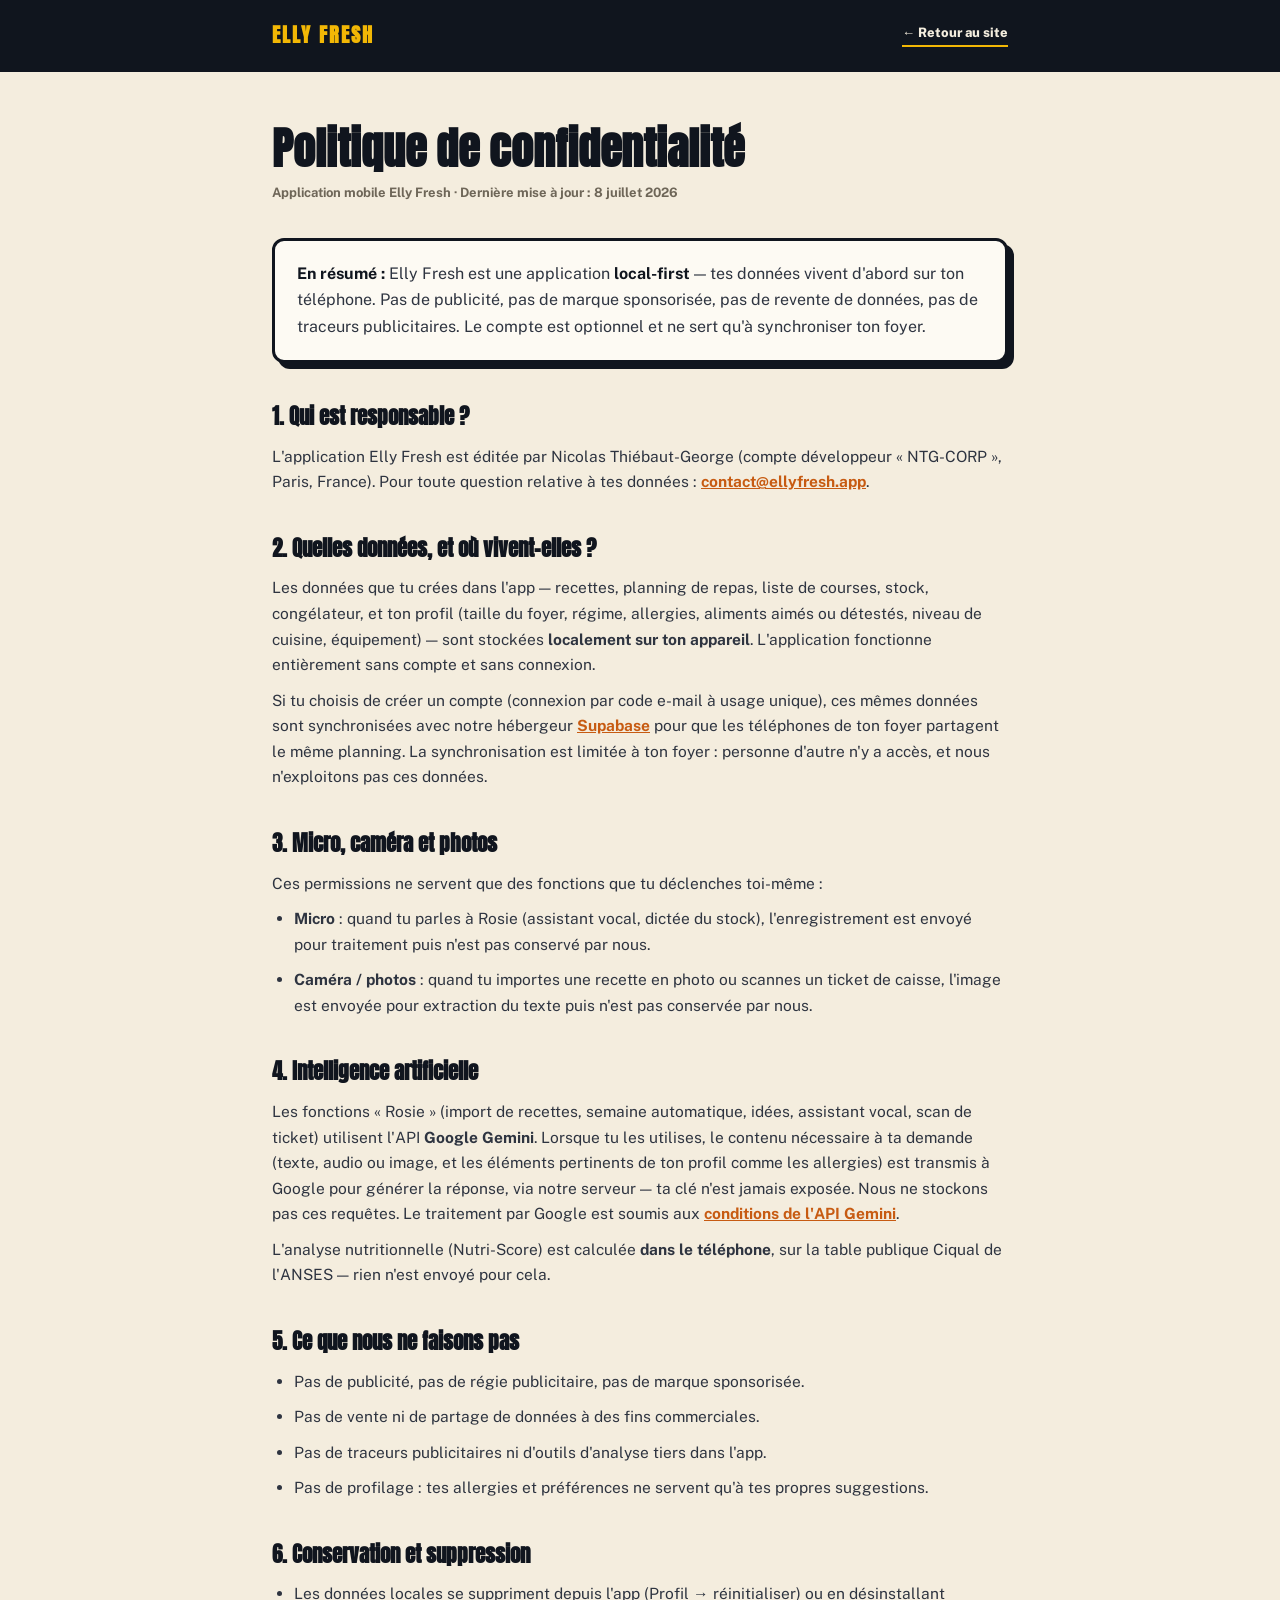
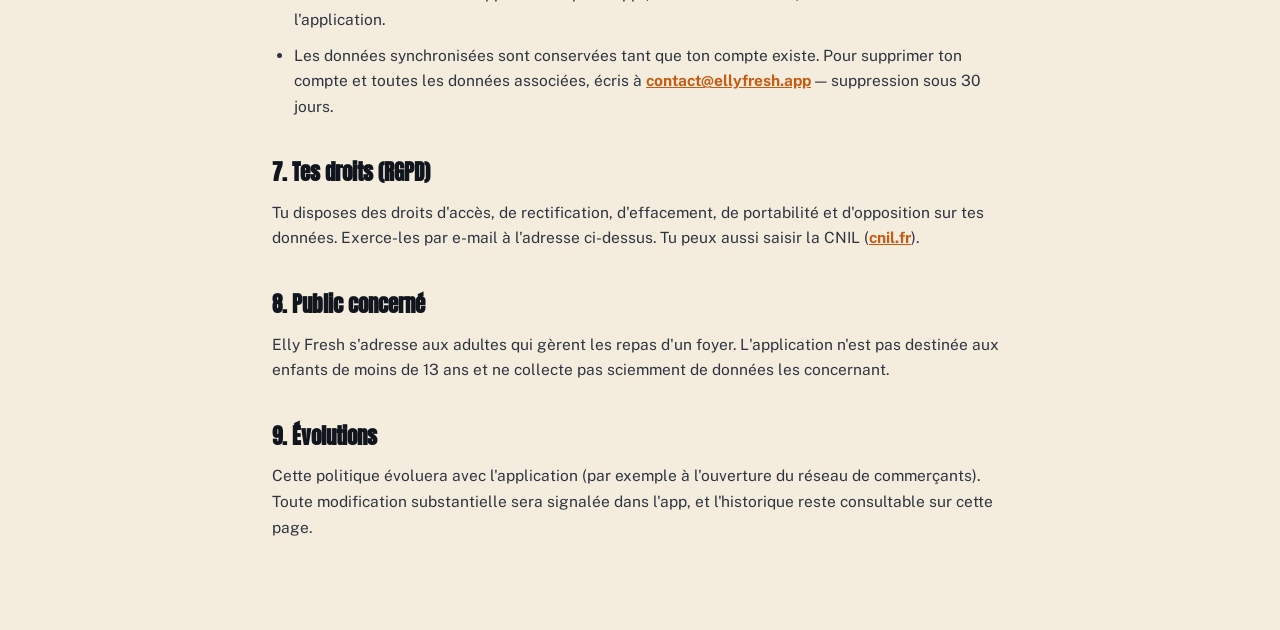
==== confidentialite.html @ a89ec819 "Add privacy policy page + footer link Co-authored-by: Cursor <cursoragent@cursor.com>" ====
<!DOCTYPE html>
<html lang="fr">
<head>
<meta charset="UTF-8" />
<meta name="viewport" content="width=device-width, initial-scale=1" />
<title>Politique de confidentialité — Elly Fresh</title>
<meta name="description" content="Politique de confidentialité de l'application Elly Fresh : local-first, sans publicité, sans vente de données." />
<link rel="preconnect" href="https://fonts.googleapis.com" />
<link rel="preconnect" href="https://fonts.gstatic.com" crossorigin />
<link href="https://fonts.googleapis.com/css2?family=Anton&family=Public+Sans:wght@400;600;700;800&display=swap" rel="stylesheet" />
<style>
  :root {
    --navy: #1B2A4A; --navy-deep: #10151E; --cream: #F4EDDE; --card: #FDFAF3;
    --ink: #10151E; --yellow: #F2B705; --rust: #C75B12; --khaki: #5B6836;
    --slate: #2E3440; --taupe: #6E6658;
  }
  * { margin: 0; padding: 0; box-sizing: border-box; }
  body { background: var(--cream); color: var(--slate); font-family: 'Public Sans', sans-serif; line-height: 1.65; }
  header {
    background: var(--navy-deep); border-bottom: 3px solid var(--ink);
    padding: 18px 0;
  }
  header .wrap { display: flex; align-items: center; justify-content: space-between; }
  .wrap { max-width: 780px; margin: 0 auto; padding: 0 22px; }
  .brand { font-family: 'Anton', sans-serif; color: var(--yellow); font-size: 20px; letter-spacing: 2px; text-decoration: none; }
  header a.back { color: var(--cream); font-size: 13px; font-weight: 800; text-decoration: none; border-bottom: 2px solid var(--yellow); padding-bottom: 2px; }
  main { padding: 52px 0 80px; }
  h1 { font-family: 'Anton', sans-serif; font-size: clamp(30px, 5vw, 44px); color: var(--ink); line-height: 1.1; margin-bottom: 10px; }
  .updated { font-size: 13px; font-weight: 700; color: var(--taupe); margin-bottom: 34px; }
  h2 { font-family: 'Anton', sans-serif; font-size: 21px; color: var(--ink); margin: 36px 0 10px; }
  p, li { font-size: 15.5px; margin-bottom: 10px; }
  ul { padding-left: 22px; margin-bottom: 12px; }
  a { color: var(--rust); font-weight: 700; }
  .tldr {
    background: var(--card); border: 3px solid var(--ink); border-radius: 12px;
    box-shadow: 6px 6px 0 0 var(--ink);
    padding: 20px 22px; margin-bottom: 36px;
  }
  .tldr b { color: var(--ink); }
</style>
</head>
<body>
<header>
  <div class="wrap">
    <a class="brand" href="./">ELLY FRESH</a>
    <a class="back" href="./">← Retour au site</a>
  </div>
</header>
<main>
  <div class="wrap">
    <h1>Politique de confidentialité</h1>
    <p class="updated">Application mobile Elly Fresh · Dernière mise à jour : 8 juillet 2026</p>

    <div class="tldr">
      <b>En résumé :</b> Elly Fresh est une application <b>local-first</b> — tes
      données vivent d'abord sur ton téléphone. Pas de publicité, pas de marque
      sponsorisée, pas de revente de données, pas de traceurs publicitaires.
      Le compte est optionnel et ne sert qu'à synchroniser ton foyer.
    </div>

    <h2>1. Qui est responsable ?</h2>
    <p>
      L'application Elly Fresh est éditée par Nicolas Thiébaut-George (compte
      développeur « NTG-CORP », Paris, France). Pour toute question relative à
      tes données : <a href="mailto:contact@ellyfresh.app">contact@ellyfresh.app</a>.
    </p>

    <h2>2. Quelles données, et où vivent-elles ?</h2>
    <p>
      Les données que tu crées dans l'app — recettes, planning de repas, liste
      de courses, stock, congélateur, et ton profil (taille du foyer, régime,
      allergies, aliments aimés ou détestés, niveau de cuisine, équipement) —
      sont stockées <b>localement sur ton appareil</b>. L'application
      fonctionne entièrement sans compte et sans connexion.
    </p>
    <p>
      Si tu choisis de créer un compte (connexion par code e-mail à usage
      unique), ces mêmes données sont synchronisées avec notre hébergeur
      <a href="https://supabase.com" target="_blank" rel="noopener">Supabase</a>
      pour que les téléphones de ton foyer partagent le même planning. La
      synchronisation est limitée à ton foyer : personne d'autre n'y a accès,
      et nous n'exploitons pas ces données.
    </p>

    <h2>3. Micro, caméra et photos</h2>
    <p>Ces permissions ne servent que des fonctions que tu déclenches toi-même :</p>
    <ul>
      <li><b>Micro</b> : quand tu parles à Rosie (assistant vocal, dictée du
        stock), l'enregistrement est envoyé pour traitement puis n'est pas
        conservé par nous.</li>
      <li><b>Caméra / photos</b> : quand tu importes une recette en photo ou
        scannes un ticket de caisse, l'image est envoyée pour extraction du
        texte puis n'est pas conservée par nous.</li>
    </ul>

    <h2>4. Intelligence artificielle</h2>
    <p>
      Les fonctions « Rosie » (import de recettes, semaine automatique, idées,
      assistant vocal, scan de ticket) utilisent l'API <b>Google Gemini</b>.
      Lorsque tu les utilises, le contenu nécessaire à ta demande (texte,
      audio ou image, et les éléments pertinents de ton profil comme les
      allergies) est transmis à Google pour générer la réponse, via notre
      serveur — ta clé n'est jamais exposée. Nous ne stockons pas ces requêtes.
      Le traitement par Google est soumis aux
      <a href="https://ai.google.dev/gemini-api/terms" target="_blank" rel="noopener">conditions de l'API Gemini</a>.
    </p>
    <p>
      L'analyse nutritionnelle (Nutri-Score) est calculée <b>dans le
      téléphone</b>, sur la table publique Ciqual de l'ANSES — rien n'est
      envoyé pour cela.
    </p>

    <h2>5. Ce que nous ne faisons pas</h2>
    <ul>
      <li>Pas de publicité, pas de régie publicitaire, pas de marque sponsorisée.</li>
      <li>Pas de vente ni de partage de données à des fins commerciales.</li>
      <li>Pas de traceurs publicitaires ni d'outils d'analyse tiers dans l'app.</li>
      <li>Pas de profilage : tes allergies et préférences ne servent qu'à tes propres suggestions.</li>
    </ul>

    <h2>6. Conservation et suppression</h2>
    <ul>
      <li>Les données locales se suppriment depuis l'app (Profil → réinitialiser)
        ou en désinstallant l'application.</li>
      <li>Les données synchronisées sont conservées tant que ton compte existe.
        Pour supprimer ton compte et toutes les données associées, écris à
        <a href="mailto:contact@ellyfresh.app">contact@ellyfresh.app</a> —
        suppression sous 30 jours.</li>
    </ul>

    <h2>7. Tes droits (RGPD)</h2>
    <p>
      Tu disposes des droits d'accès, de rectification, d'effacement, de
      portabilité et d'opposition sur tes données. Exerce-les par e-mail à
      l'adresse ci-dessus. Tu peux aussi saisir la CNIL
      (<a href="https://www.cnil.fr" target="_blank" rel="noopener">cnil.fr</a>).
    </p>

    <h2>8. Public concerné</h2>
    <p>
      Elly Fresh s'adresse aux adultes qui gèrent les repas d'un foyer.
      L'application n'est pas destinée aux enfants de moins de 13 ans et ne
      collecte pas sciemment de données les concernant.
    </p>

    <h2>9. Évolutions</h2>
    <p>
      Cette politique évoluera avec l'application (par exemple à l'ouverture
      du réseau de commerçants). Toute modification substantielle sera
      signalée dans l'app, et l'historique reste consultable sur cette page.
    </p>
  </div>
</main>
</body>
</html>
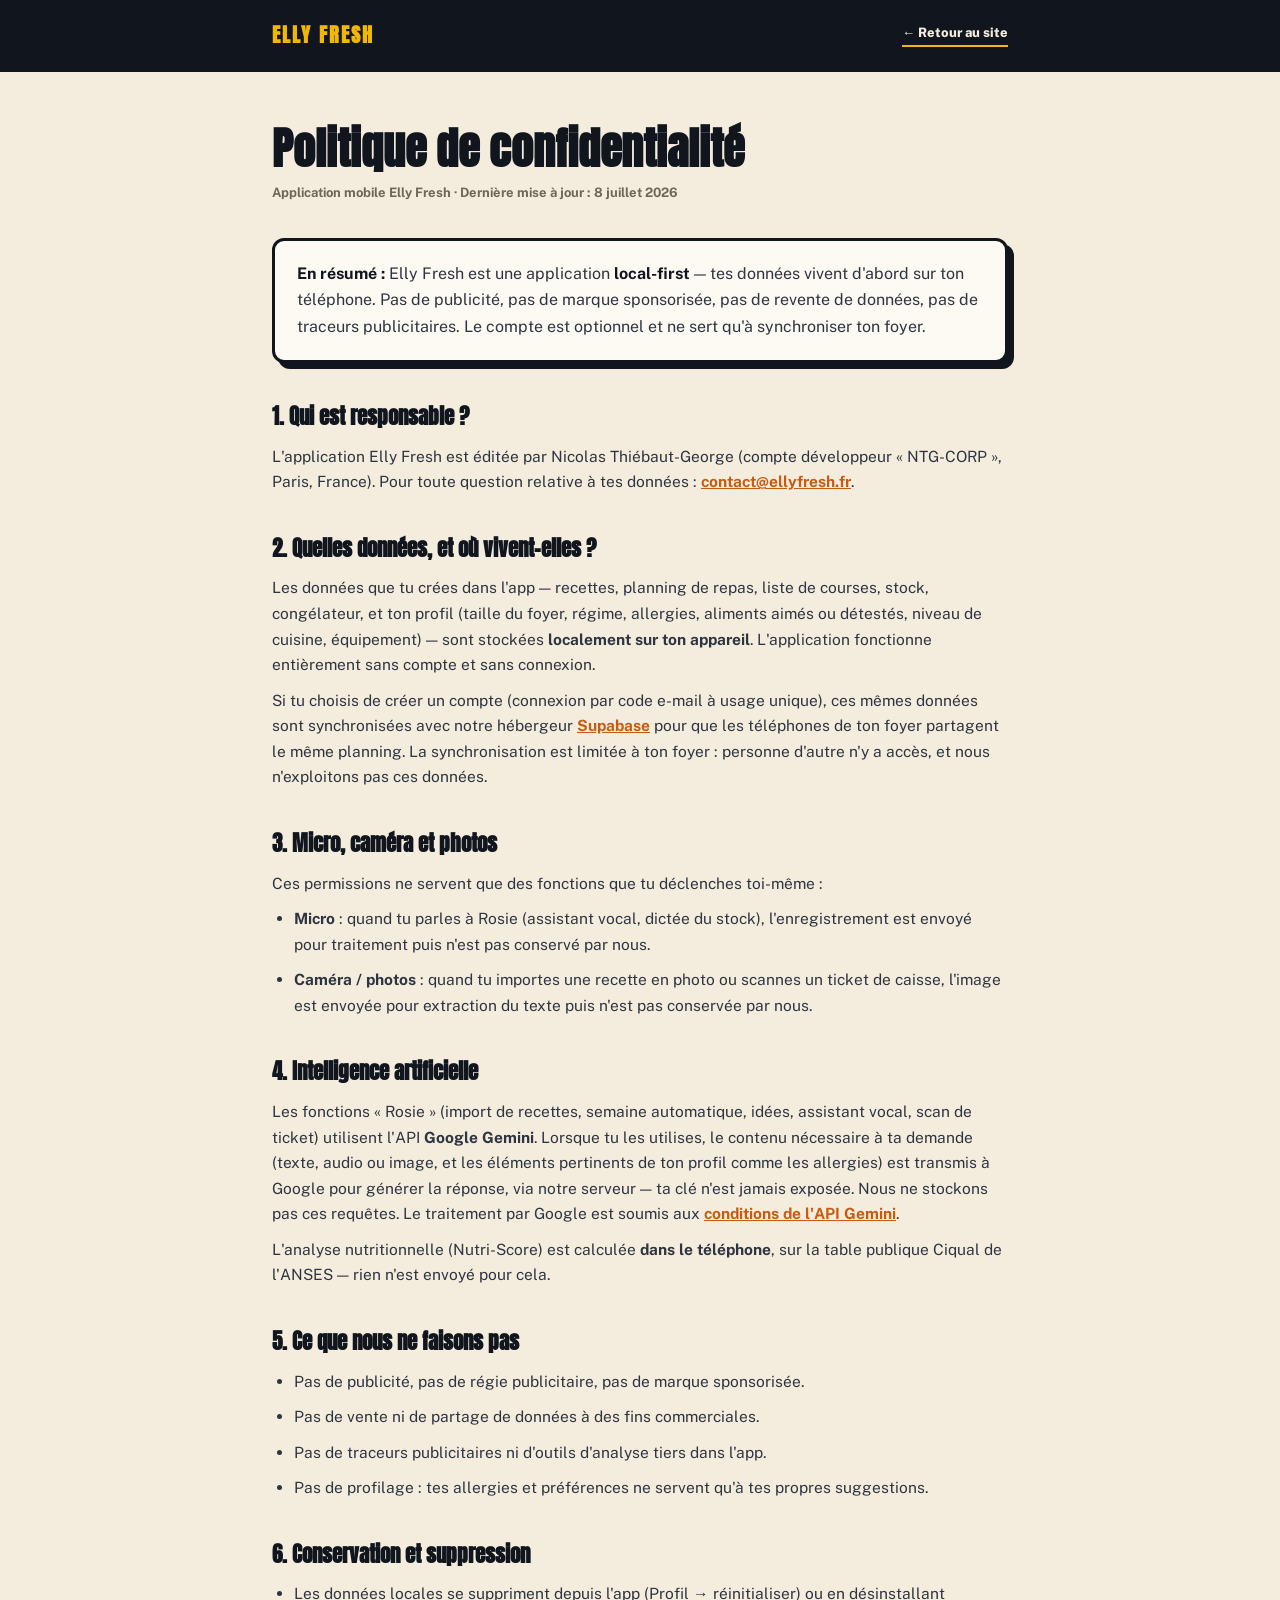
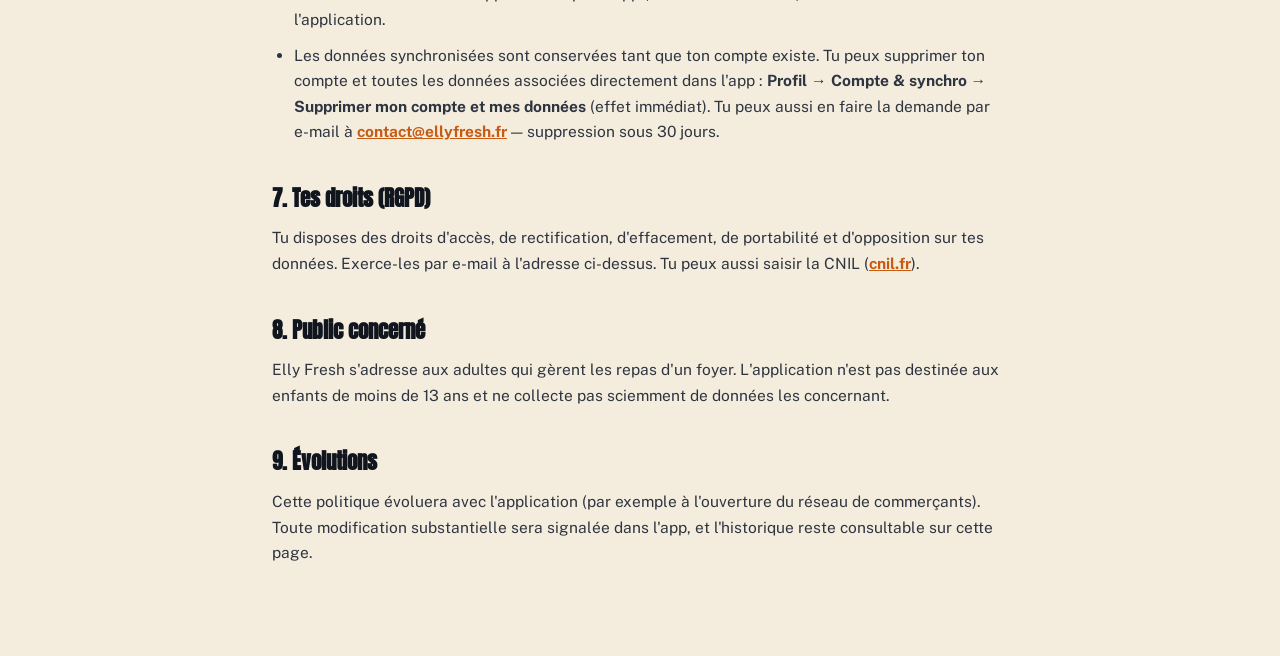
==== commit 8bf67d96: "Fix contact address and keep the site out of search engines The published privacy policy pointed to " ====
--- a/confidentialite.html
+++ b/confidentialite.html
@@ -5,6 +5,10 @@
 <meta name="viewport" content="width=device-width, initial-scale=1" />
 <title>Politique de confidentialité — Elly Fresh</title>
 <meta name="description" content="Politique de confidentialité de l'application Elly Fresh : local-first, sans publicité, sans vente de données." />
+<!-- `noindex` mais surtout PAS de dépublication : Google Play exige une URL
+     publiquement accessible, et le RGPD que l'information soit consultable sans
+     condition. Désindexer n'empêche ni l'un ni l'autre. -->
+<meta name="robots" content="noindex" />
 <link rel="preconnect" href="https://fonts.googleapis.com" />
 <link rel="preconnect" href="https://fonts.gstatic.com" crossorigin />
 <link href="https://fonts.googleapis.com/css2?family=Anton&family=Public+Sans:wght@400;600;700;800&display=swap" rel="stylesheet" />
@@ -62,7 +66,7 @@
     <p>
       L'application Elly Fresh est éditée par Nicolas Thiébaut-George (compte
       développeur « NTG-CORP », Paris, France). Pour toute question relative à
-      tes données : <a href="mailto:contact@ellyfresh.app">contact@ellyfresh.app</a>.
+      tes données : <a href="mailto:contact@ellyfresh.fr">contact@ellyfresh.fr</a>.
     </p>
 
     <h2>2. Quelles données, et où vivent-elles ?</h2>
@@ -123,8 +127,11 @@
       <li>Les données locales se suppriment depuis l'app (Profil → réinitialiser)
         ou en désinstallant l'application.</li>
       <li>Les données synchronisées sont conservées tant que ton compte existe.
-        Pour supprimer ton compte et toutes les données associées, écris à
-        <a href="mailto:contact@ellyfresh.app">contact@ellyfresh.app</a> —
+        Tu peux supprimer ton compte et toutes les données associées
+        directement dans l'app : <b>Profil → Compte &amp; synchro →
+        Supprimer mon compte et mes données</b> (effet immédiat). Tu peux
+        aussi en faire la demande par e-mail à
+        <a href="mailto:contact@ellyfresh.fr">contact@ellyfresh.fr</a> —
         suppression sous 30 jours.</li>
     </ul>
 
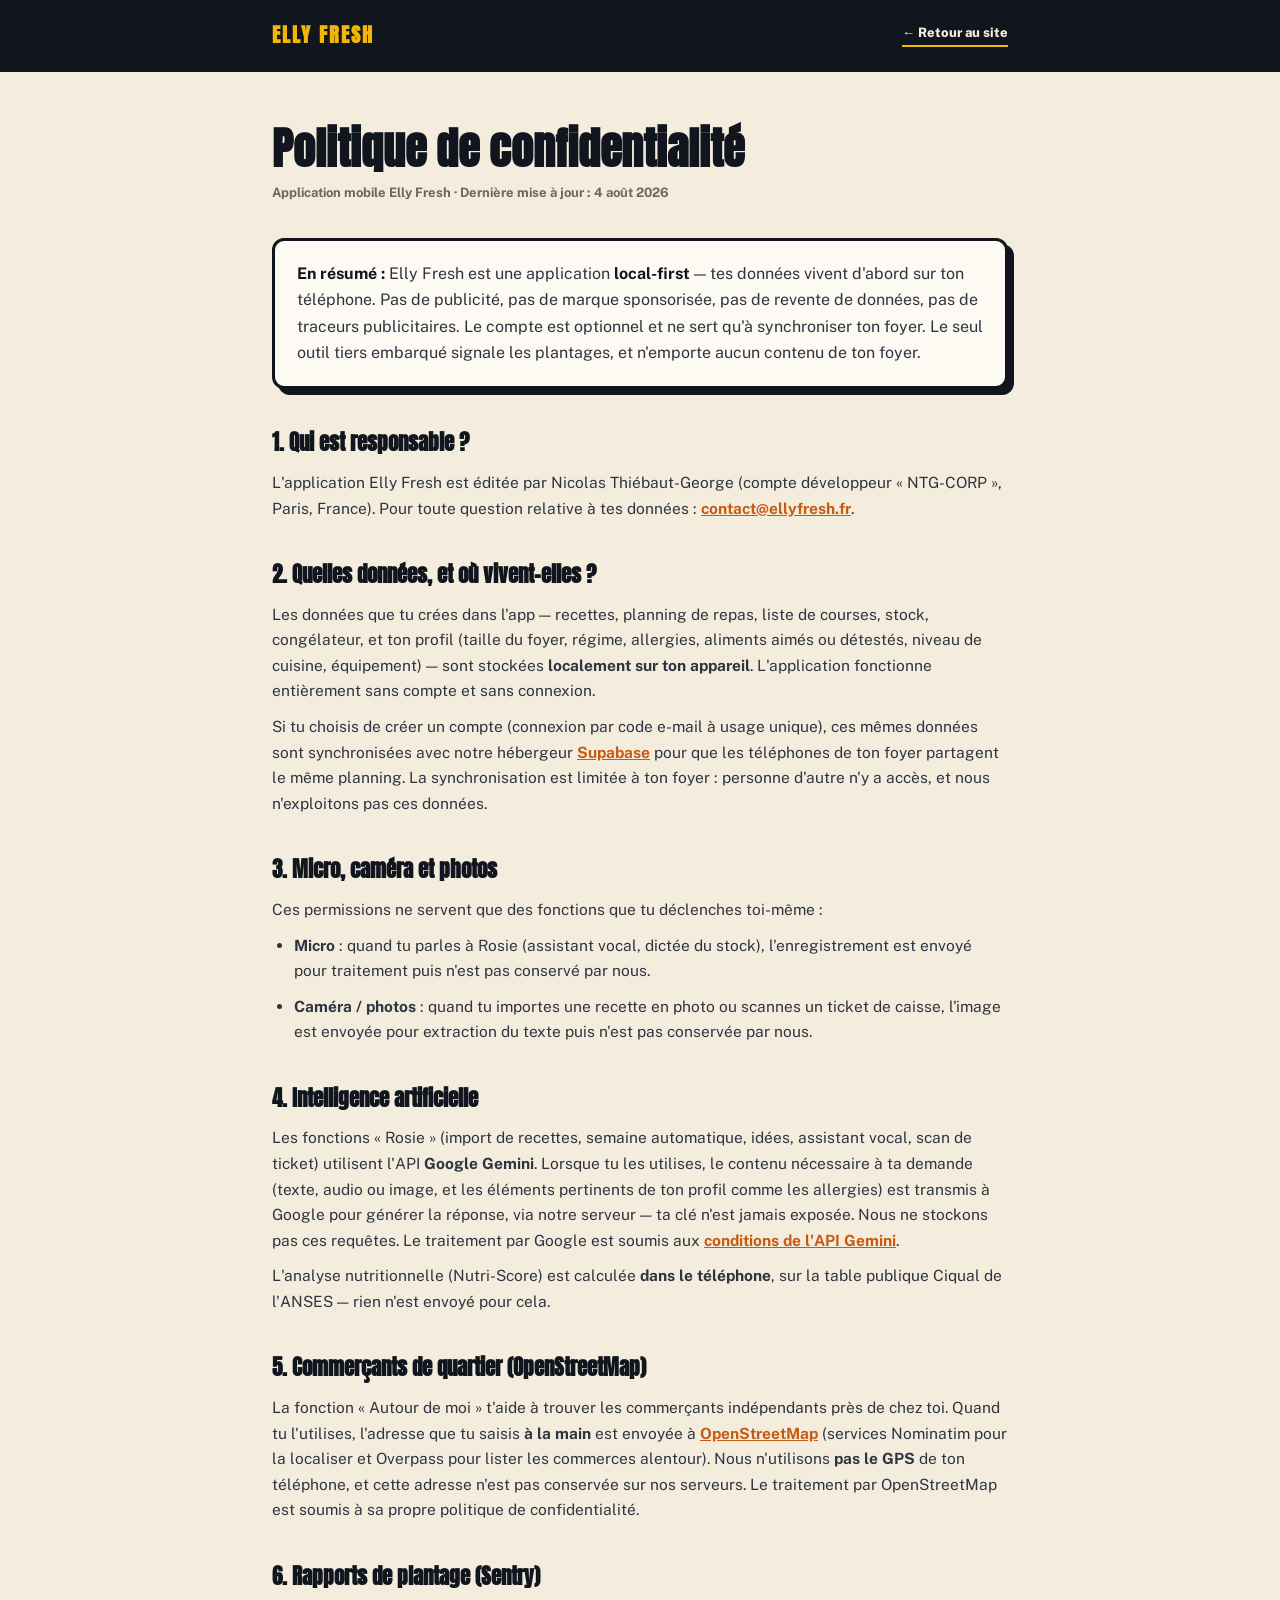
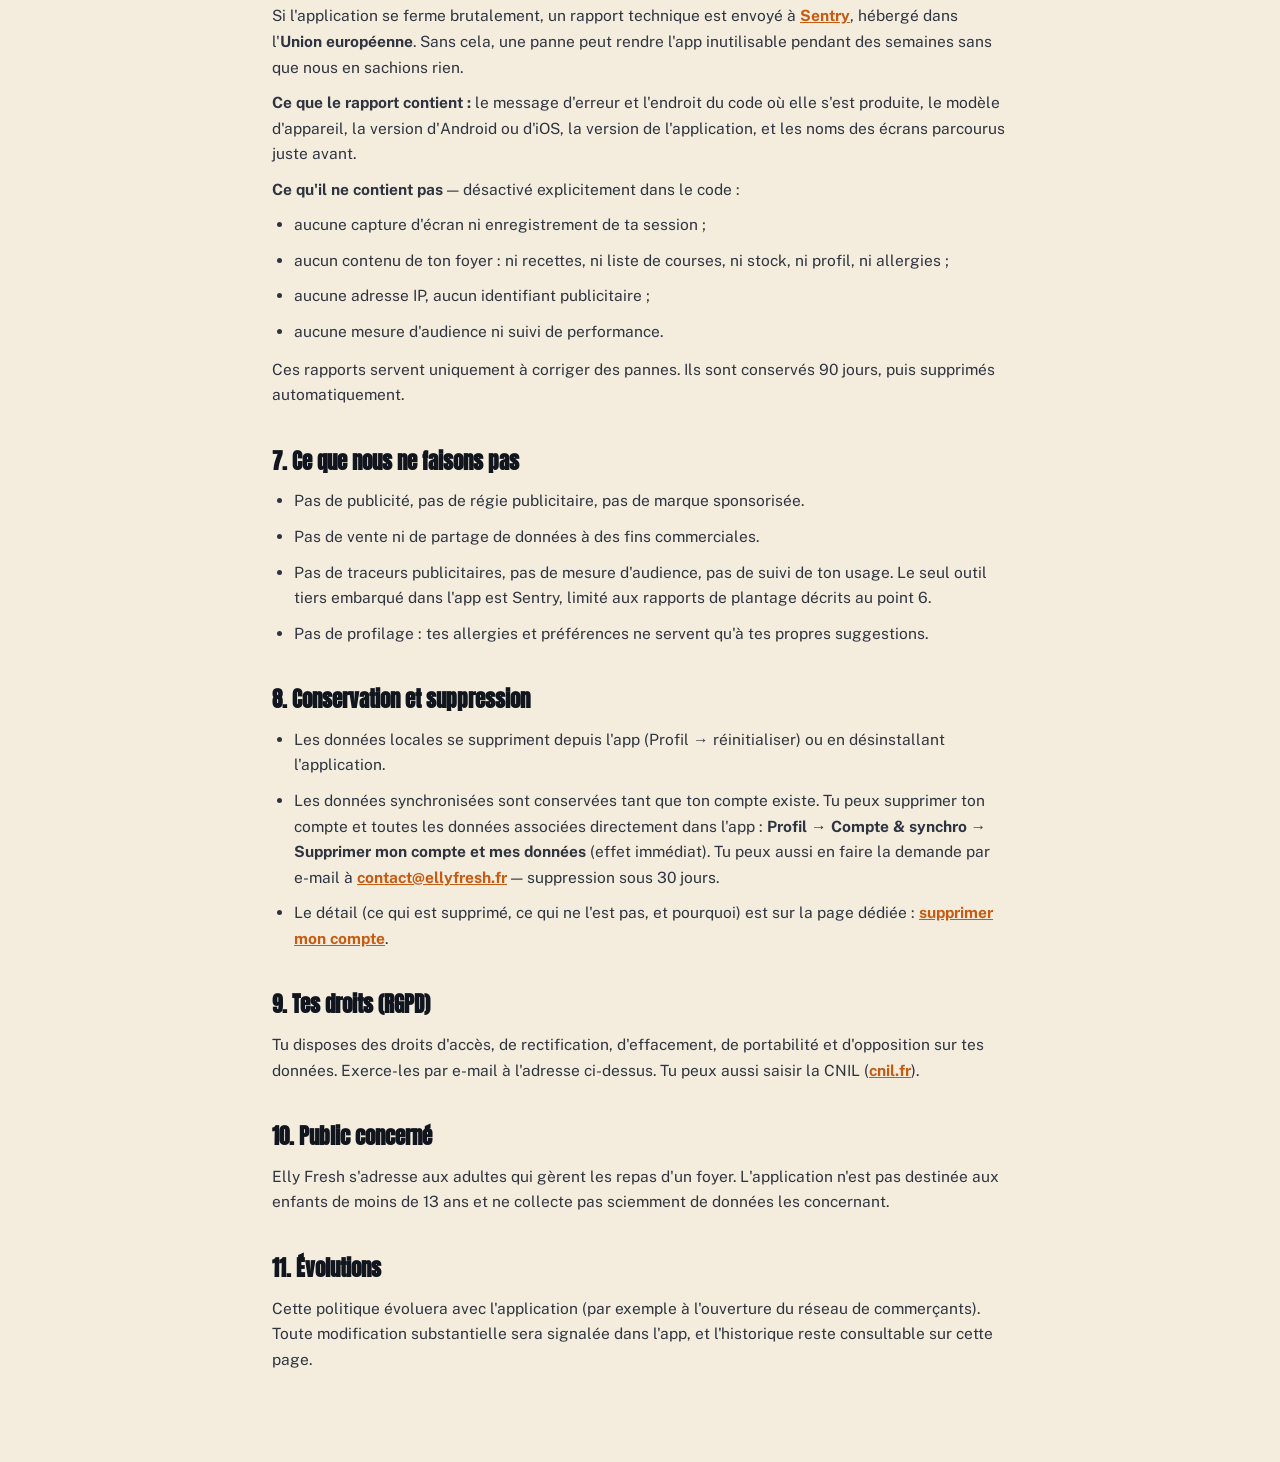
==== commit 4808e1d4: "add account deletion page and publish the up-to-date privacy policy (Sentry, OpenStreetMap)" ====
--- a/confidentialite.html
+++ b/confidentialite.html
@@ -53,13 +53,15 @@
 <main>
   <div class="wrap">
     <h1>Politique de confidentialité</h1>
-    <p class="updated">Application mobile Elly Fresh · Dernière mise à jour : 8 juillet 2026</p>
+    <p class="updated">Application mobile Elly Fresh · Dernière mise à jour : 4 août 2026</p>
 
     <div class="tldr">
       <b>En résumé :</b> Elly Fresh est une application <b>local-first</b> — tes
       données vivent d'abord sur ton téléphone. Pas de publicité, pas de marque
       sponsorisée, pas de revente de données, pas de traceurs publicitaires.
-      Le compte est optionnel et ne sert qu'à synchroniser ton foyer.
+      Le compte est optionnel et ne sert qu'à synchroniser ton foyer. Le seul
+      outil tiers embarqué signale les plantages, et n'emporte aucun contenu de
+      ton foyer.
     </div>
 
     <h2>1. Qui est responsable ?</h2>
@@ -114,15 +116,53 @@
       envoyé pour cela.
     </p>
 
-    <h2>5. Ce que nous ne faisons pas</h2>
+    <h2>5. Commerçants de quartier (OpenStreetMap)</h2>
+    <p>
+      La fonction « Autour de moi » t'aide à trouver les commerçants
+      indépendants près de chez toi. Quand tu l'utilises, l'adresse que tu
+      saisis <b>à la main</b> est envoyée à
+      <a href="https://www.openstreetmap.org/copyright" target="_blank" rel="noopener">OpenStreetMap</a>
+      (services Nominatim pour la localiser et Overpass pour lister les commerces
+      alentour). Nous n'utilisons <b>pas le GPS</b> de ton téléphone, et cette
+      adresse n'est pas conservée sur nos serveurs. Le traitement par
+      OpenStreetMap est soumis à sa propre politique de confidentialité.
+    </p>
+
+    <h2>6. Rapports de plantage (Sentry)</h2>
+    <p>
+      Si l'application se ferme brutalement, un rapport technique est envoyé à
+      <a href="https://sentry.io/privacy/" target="_blank" rel="noopener">Sentry</a>,
+      hébergé dans l'<b>Union européenne</b>. Sans cela, une panne peut rendre
+      l'app inutilisable pendant des semaines sans que nous en sachions rien.
+    </p>
+    <p><b>Ce que le rapport contient :</b> le message d'erreur et l'endroit du
+      code où elle s'est produite, le modèle d'appareil, la version d'Android ou
+      d'iOS, la version de l'application, et les noms des écrans parcourus juste
+      avant.</p>
+    <p><b>Ce qu'il ne contient pas</b> — désactivé explicitement dans le code :</p>
+    <ul>
+      <li>aucune capture d'écran ni enregistrement de ta session ;</li>
+      <li>aucun contenu de ton foyer : ni recettes, ni liste de courses, ni
+        stock, ni profil, ni allergies ;</li>
+      <li>aucune adresse IP, aucun identifiant publicitaire ;</li>
+      <li>aucune mesure d'audience ni suivi de performance.</li>
+    </ul>
+    <p>
+      Ces rapports servent uniquement à corriger des pannes. Ils sont conservés
+      90 jours, puis supprimés automatiquement.
+    </p>
+
+    <h2>7. Ce que nous ne faisons pas</h2>
     <ul>
       <li>Pas de publicité, pas de régie publicitaire, pas de marque sponsorisée.</li>
       <li>Pas de vente ni de partage de données à des fins commerciales.</li>
-      <li>Pas de traceurs publicitaires ni d'outils d'analyse tiers dans l'app.</li>
+      <li>Pas de traceurs publicitaires, pas de mesure d'audience, pas de suivi
+        de ton usage. Le seul outil tiers embarqué dans l'app est Sentry, limité
+        aux rapports de plantage décrits au point 6.</li>
       <li>Pas de profilage : tes allergies et préférences ne servent qu'à tes propres suggestions.</li>
     </ul>
 
-    <h2>6. Conservation et suppression</h2>
+    <h2>8. Conservation et suppression</h2>
     <ul>
       <li>Les données locales se suppriment depuis l'app (Profil → réinitialiser)
         ou en désinstallant l'application.</li>
@@ -133,9 +173,12 @@
         aussi en faire la demande par e-mail à
         <a href="mailto:contact@ellyfresh.fr">contact@ellyfresh.fr</a> —
         suppression sous 30 jours.</li>
-    </ul>
-
-    <h2>7. Tes droits (RGPD)</h2>
+      <li>Le détail (ce qui est supprimé, ce qui ne l'est pas, et pourquoi) est
+        sur la page dédiée :
+        <a href="suppression-compte.html">supprimer mon compte</a>.</li>
+    </ul>
+
+    <h2>9. Tes droits (RGPD)</h2>
     <p>
       Tu disposes des droits d'accès, de rectification, d'effacement, de
       portabilité et d'opposition sur tes données. Exerce-les par e-mail à
@@ -143,14 +186,14 @@
       (<a href="https://www.cnil.fr" target="_blank" rel="noopener">cnil.fr</a>).
     </p>
 
-    <h2>8. Public concerné</h2>
+    <h2>10. Public concerné</h2>
     <p>
       Elly Fresh s'adresse aux adultes qui gèrent les repas d'un foyer.
       L'application n'est pas destinée aux enfants de moins de 13 ans et ne
       collecte pas sciemment de données les concernant.
     </p>
 
-    <h2>9. Évolutions</h2>
+    <h2>11. Évolutions</h2>
     <p>
       Cette politique évoluera avec l'application (par exemple à l'ouverture
       du réseau de commerçants). Toute modification substantielle sera
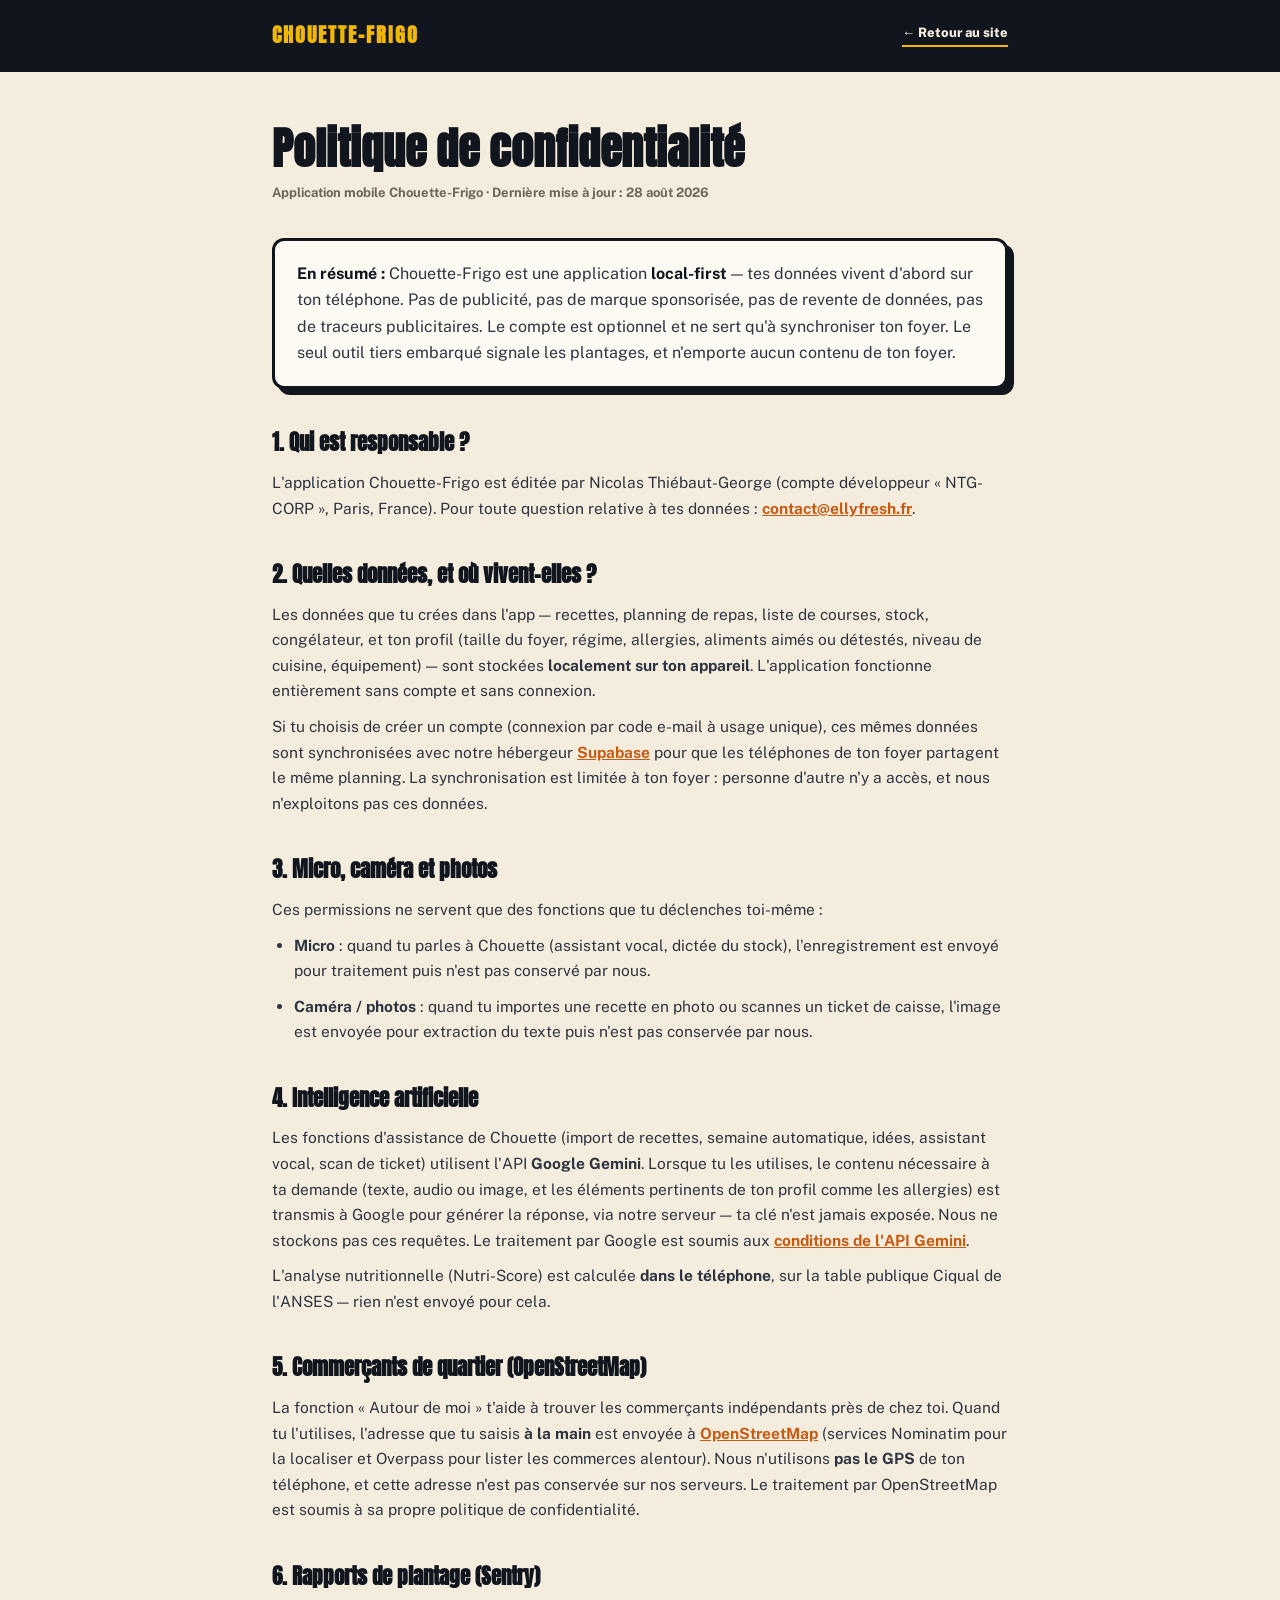
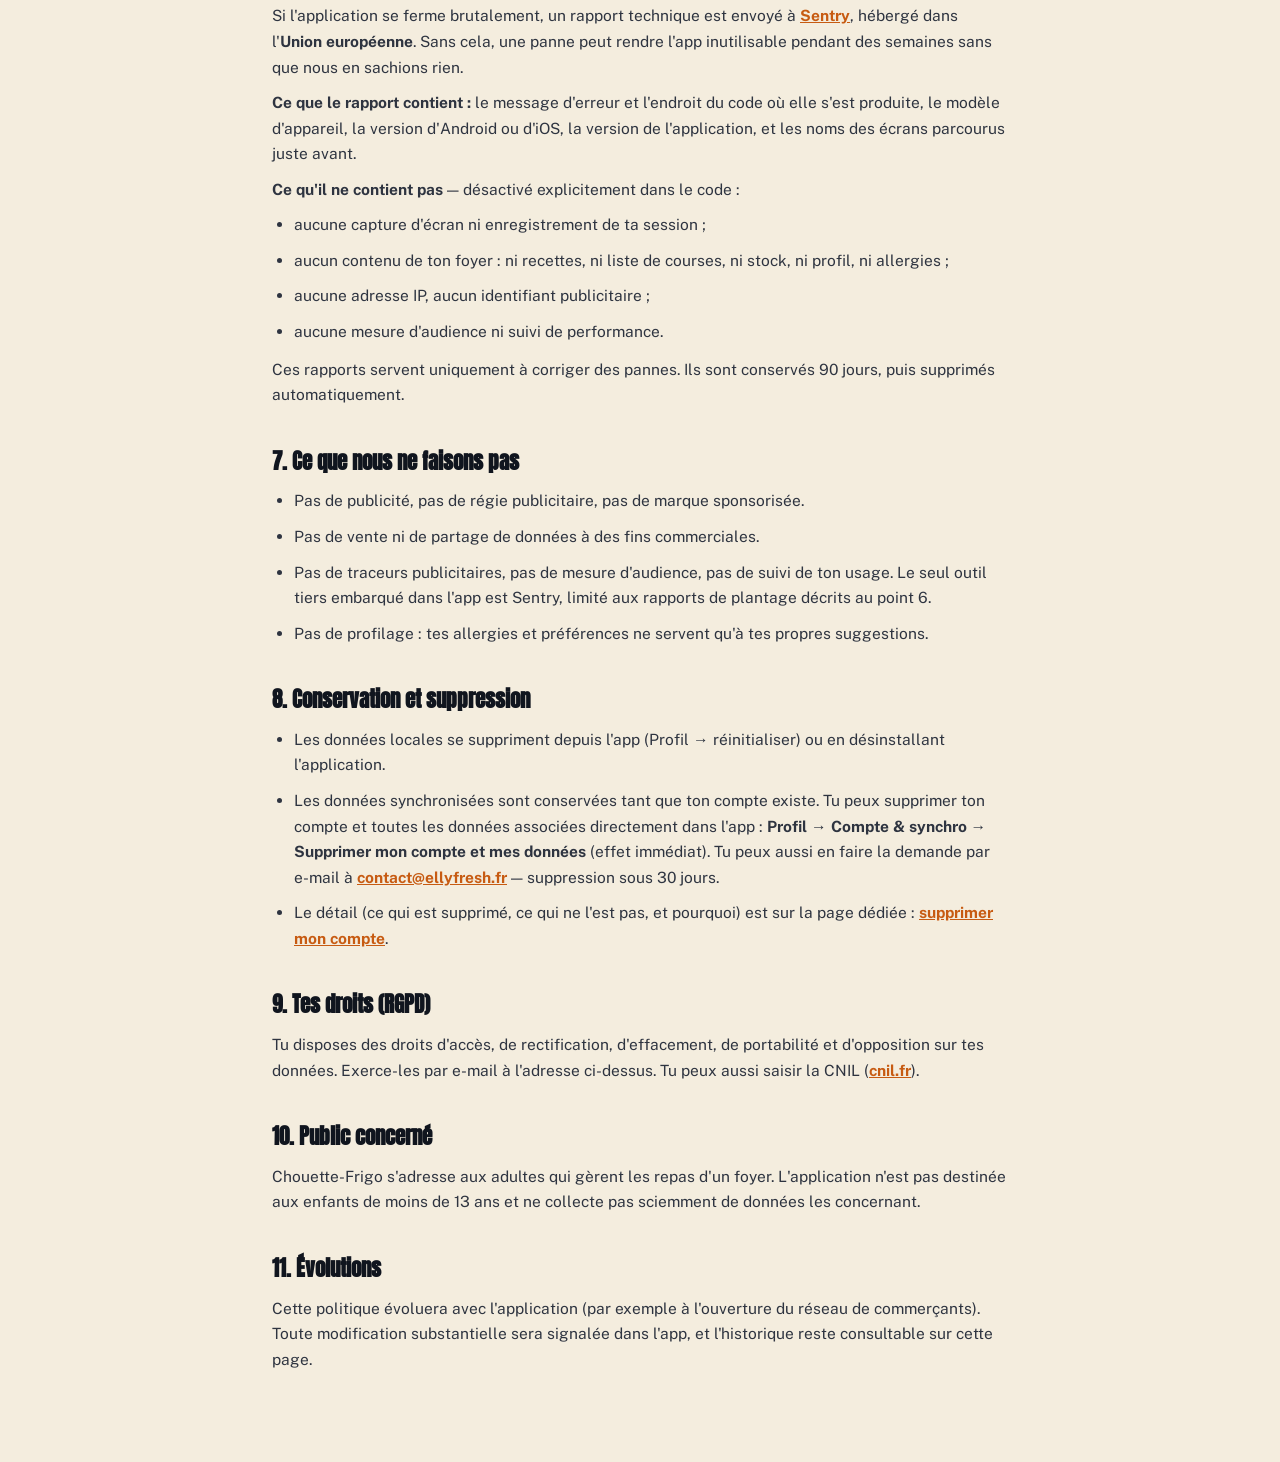
==== commit 45e79fcc: "Align the public site on Chouette-Frigo. Privacy, account deletion and landing now use the public na" ====
--- a/confidentialite.html
+++ b/confidentialite.html
@@ -3,8 +3,8 @@
 <head>
 <meta charset="UTF-8" />
 <meta name="viewport" content="width=device-width, initial-scale=1" />
-<title>Politique de confidentialité — Elly Fresh</title>
-<meta name="description" content="Politique de confidentialité de l'application Elly Fresh : local-first, sans publicité, sans vente de données." />
+<title>Politique de confidentialité — Chouette-Frigo</title>
+<meta name="description" content="Politique de confidentialité de l'application Chouette-Frigo : local-first, sans publicité, sans vente de données." />
 <!-- `noindex` mais surtout PAS de dépublication : Google Play exige une URL
      publiquement accessible, et le RGPD que l'information soit consultable sans
      condition. Désindexer n'empêche ni l'un ni l'autre. -->
@@ -46,17 +46,17 @@
 <body>
 <header>
   <div class="wrap">
-    <a class="brand" href="./">ELLY FRESH</a>
+    <a class="brand" href="./">CHOUETTE-FRIGO</a>
     <a class="back" href="./">← Retour au site</a>
   </div>
 </header>
 <main>
   <div class="wrap">
     <h1>Politique de confidentialité</h1>
-    <p class="updated">Application mobile Elly Fresh · Dernière mise à jour : 4 août 2026</p>
+    <p class="updated">Application mobile Chouette-Frigo · Dernière mise à jour : 28 août 2026</p>
 
     <div class="tldr">
-      <b>En résumé :</b> Elly Fresh est une application <b>local-first</b> — tes
+      <b>En résumé :</b> Chouette-Frigo est une application <b>local-first</b> — tes
       données vivent d'abord sur ton téléphone. Pas de publicité, pas de marque
       sponsorisée, pas de revente de données, pas de traceurs publicitaires.
       Le compte est optionnel et ne sert qu'à synchroniser ton foyer. Le seul
@@ -66,7 +66,7 @@
 
     <h2>1. Qui est responsable ?</h2>
     <p>
-      L'application Elly Fresh est éditée par Nicolas Thiébaut-George (compte
+      L'application Chouette-Frigo est éditée par Nicolas Thiébaut-George (compte
       développeur « NTG-CORP », Paris, France). Pour toute question relative à
       tes données : <a href="mailto:contact@ellyfresh.fr">contact@ellyfresh.fr</a>.
     </p>
@@ -91,7 +91,7 @@
     <h2>3. Micro, caméra et photos</h2>
     <p>Ces permissions ne servent que des fonctions que tu déclenches toi-même :</p>
     <ul>
-      <li><b>Micro</b> : quand tu parles à Rosie (assistant vocal, dictée du
+      <li><b>Micro</b> : quand tu parles à Chouette (assistant vocal, dictée du
         stock), l'enregistrement est envoyé pour traitement puis n'est pas
         conservé par nous.</li>
       <li><b>Caméra / photos</b> : quand tu importes une recette en photo ou
@@ -101,8 +101,9 @@
 
     <h2>4. Intelligence artificielle</h2>
     <p>
-      Les fonctions « Rosie » (import de recettes, semaine automatique, idées,
-      assistant vocal, scan de ticket) utilisent l'API <b>Google Gemini</b>.
+      Les fonctions d'assistance de Chouette (import de recettes, semaine
+      automatique, idées, assistant vocal, scan de ticket) utilisent l'API
+      <b>Google Gemini</b>.
       Lorsque tu les utilises, le contenu nécessaire à ta demande (texte,
       audio ou image, et les éléments pertinents de ton profil comme les
       allergies) est transmis à Google pour générer la réponse, via notre
@@ -188,7 +189,7 @@
 
     <h2>10. Public concerné</h2>
     <p>
-      Elly Fresh s'adresse aux adultes qui gèrent les repas d'un foyer.
+      Chouette-Frigo s'adresse aux adultes qui gèrent les repas d'un foyer.
       L'application n'est pas destinée aux enfants de moins de 13 ans et ne
       collecte pas sciemment de données les concernant.
     </p>
